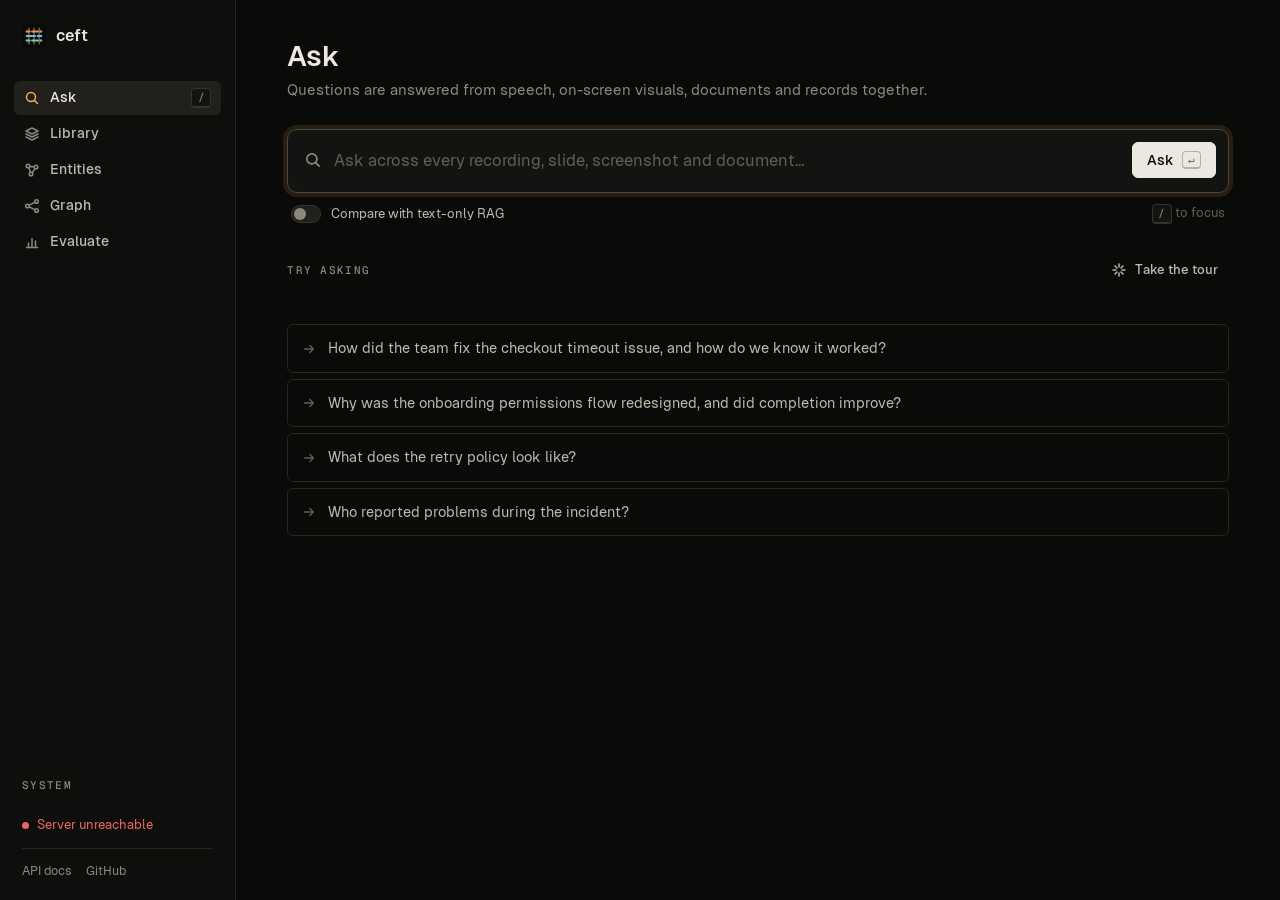
==== static/app.html @ a27cd8a2 "Initial commit" ====
<!doctype html>
<html lang="en">
<head>
  <meta charset="utf-8" />
  <meta name="viewport" content="width=device-width, initial-scale=1" />
  <title>Ceft</title>
  <meta name="description" content="Ceft workspace: ask questions across video, audio, images, PDFs and records, with every answer traced to its source." />
  <meta name="theme-color" content="#0a0a09" />
  <link rel="icon" href="/static/img/ceft-mark.svg" type="image/svg+xml" />
  <link rel="preload" href="/static/fonts/geist-400.woff2" as="font" type="font/woff2" crossorigin />
  <link rel="stylesheet" href="/static/css/ceft.css" />
  <link rel="stylesheet" href="/static/css/app.css" />
</head>
<body class="app">
  <a class="skip" href="#view">Skip to content</a>
  <header class="topbar">
    <button class="btn btn-ghost btn-icon" id="nav-toggle" type="button" aria-label="Menu">
      <svg width="18" height="18" viewBox="0 0 16 16" fill="none" stroke="currentColor" stroke-width="1.5" stroke-linecap="round"><path d="M2.5 4.5h11M2.5 8h11M2.5 11.5h11"/></svg>
    </button>
    <a class="brand" href="/"><img src="/static/img/ceft-mark.svg" alt="" width="22" height="22" />ceft</a>
    <span></span>
  </header>

  <aside class="side" aria-label="Workspace">
    <a class="brand" href="/" title="Ceft home"><img src="/static/img/ceft-mark.svg" alt="" width="24" height="24" />ceft</a>
    <nav class="side-nav">
      <a href="#/ask" data-nav="ask">
        <svg viewBox="0 0 16 16" fill="none" stroke="currentColor" stroke-width="1.5" stroke-linecap="round"><circle cx="7" cy="7" r="4.5"/><path d="m10.5 10.5 3 3"/></svg>
        Ask <kbd>/</kbd>
      </a>
      <a href="#/library" data-nav="library">
        <svg viewBox="0 0 16 16" fill="none" stroke="currentColor" stroke-width="1.5" stroke-linecap="round" stroke-linejoin="round"><path d="m8 2 6 3-6 3-6-3 6-3Z"/><path d="m2 8 6 3 6-3M2 11l6 3 6-3"/></svg>
        Library
      </a>
      <a href="#/entities" data-nav="entities">
        <svg viewBox="0 0 16 16" fill="none" stroke="currentColor" stroke-width="1.5" stroke-linecap="round"><circle cx="4" cy="4" r="1.8"/><circle cx="12" cy="5" r="1.8"/><circle cx="7" cy="12" r="1.8"/><path d="M5.6 4.4 10.3 4.7M5 5.6l1.4 4.8M11 6.6 8.2 10.6"/></svg>
        Entities
      </a>
      <a href="#/graph" data-nav="graph">
        <svg viewBox="0 0 16 16" fill="none" stroke="currentColor" stroke-width="1.5" stroke-linecap="round"><circle cx="3.5" cy="8" r="1.8"/><circle cx="12.5" cy="3.5" r="1.8"/><circle cx="12.5" cy="12.5" r="1.8"/><path d="M5.2 7.2 10.8 4.3M5.2 8.8l5.6 2.9"/></svg>
        Graph
      </a>
      <a href="#/evaluate" data-nav="evaluate">
        <svg viewBox="0 0 16 16" fill="none" stroke="currentColor" stroke-width="1.5" stroke-linecap="round"><path d="M2.5 13.5h11"/><path d="M4.5 13.5V9M8 13.5V4.5M11.5 13.5V7"/></svg>
        Evaluate
      </a>
    </nav>
    <div class="side-foot">
      <p class="section-label">System</p>
      <div id="status" class="status"><p class="faint">Connecting…</p></div>
      <div class="side-links">
        <a href="/docs" target="_blank" rel="noopener">API docs</a>
        <a href="https://github.com/Yug-dev0/CEFT" target="_blank" rel="noopener">GitHub</a>
      </div>
    </div>
  </aside>
  <div class="side-scrim"></div>

  <main id="view" class="view" tabindex="-1"></main>
  <div class="toasts" aria-live="polite"></div>
  <noscript><p style="padding:24px">Ceft needs JavaScript enabled.</p></noscript>
  <script type="module" src="/static/js/app/main.js"></script>
</body>
</html>
---- static/css/ceft.css ----
/* ==========================================================================
   Ceft design system
   Dark, quiet, precise. One neutral palette, five "thread" colours, one per
   modality, used everywhere a piece of evidence appears.
   ========================================================================== */

/* Self-hosted fonts (SIL Open Font License, see static/fonts/LICENSE.txt). */
@font-face { font-family: "Geist"; font-style: normal; font-weight: 400; font-display: swap; src: url("../fonts/geist-400.woff2") format("woff2"); }
@font-face { font-family: "Geist"; font-style: normal; font-weight: 500; font-display: swap; src: url("../fonts/geist-500.woff2") format("woff2"); }
@font-face { font-family: "Geist"; font-style: normal; font-weight: 600; font-display: swap; src: url("../fonts/geist-600.woff2") format("woff2"); }
@font-face { font-family: "Geist"; font-style: normal; font-weight: 700; font-display: swap; src: url("../fonts/geist-700.woff2") format("woff2"); }
@font-face { font-family: "Geist Mono"; font-style: normal; font-weight: 400; font-display: swap; src: url("../fonts/geist-mono-400.woff2") format("woff2"); }
@font-face { font-family: "Geist Mono"; font-style: normal; font-weight: 500; font-display: swap; src: url("../fonts/geist-mono-500.woff2") format("woff2"); }

:root {
  --bg: #0a0a09;
  --bg-raised: #0e0e0d;
  --surface: #131311;
  --surface-2: #191917;
  --surface-3: #21201d;
  --line: #262521;
  --line-2: #34332e;
  --line-3: #4a4842;

  --text: #ece8df;
  --text-2: #bdb8ac;
  --muted: #8c877c;
  --faint: #625e55;

  --primary: #ece8df;
  --primary-ink: #0a0a09;
  --signal: #e9b44c;
  --signal-soft: rgba(233, 180, 76, 0.12);

  --ok: #82c79d;
  --warn: #e9b44c;
  --err: #e7685e;

  /* Thread colours: one per modality. */
  --m-video: #ea925d;
  --m-audio: #82c79d;
  --m-image: #70b7de;
  --m-pdf: #df7b71;
  --m-json: #b49ee0;

  --font: "Geist", ui-sans-serif, system-ui, -apple-system, "Segoe UI", Roboto, sans-serif;
  --mono: "Geist Mono", ui-monospace, "SFMono-Regular", "Cascadia Code", Menlo, Consolas, monospace;

  --r-sm: 4px;
  --r: 6px;
  --r-lg: 10px;

  --shadow: 0 1px 0 rgba(255, 255, 255, 0.03) inset, 0 12px 32px -12px rgba(0, 0, 0, 0.6);
  --ease: cubic-bezier(0.2, 0.7, 0.2, 1);
  color-scheme: dark;
}

*, *::before, *::after { box-sizing: border-box; }
html { -webkit-text-size-adjust: 100%; }
body {
  margin: 0;
  background: var(--bg);
  color: var(--text);
  font: 15px/1.55 var(--font);
  font-feature-settings: "ss01", "cv11";
  -webkit-font-smoothing: antialiased;
  text-rendering: optimizeLegibility;
}
img, video, svg { display: block; max-width: 100%; }
a { color: inherit; text-decoration: none; }
button, input, select, textarea { font: inherit; color: inherit; }
button { cursor: pointer; }
::selection { background: var(--signal); color: var(--primary-ink); }
:focus-visible { outline: 2px solid var(--signal); outline-offset: 2px; border-radius: var(--r-sm); }
.sr-only { position: absolute; width: 1px; height: 1px; overflow: hidden; clip: rect(0 0 0 0); white-space: nowrap; }

h1, h2, h3, h4 { margin: 0; font-weight: 600; letter-spacing: -0.02em; line-height: 1.15; }
p { margin: 0; }
code, kbd, pre, .mono { font-family: var(--mono); font-size: 0.86em; }
.muted { color: var(--muted); }
.faint { color: var(--faint); }
.eyebrow {
  font: 500 11px/1 var(--mono);
  text-transform: uppercase;
  letter-spacing: 0.14em;
  color: var(--muted);
}

/* ---------------------------------------------------------------- buttons */
.btn {
  display: inline-flex; align-items: center; justify-content: center; gap: 8px;
  height: 36px; padding: 0 14px;
  border: 1px solid var(--line-2); border-radius: var(--r);
  background: var(--surface); color: var(--text);
  font-size: 14px; font-weight: 500; white-space: nowrap;
  transition: background 0.15s var(--ease), border-color 0.15s var(--ease), color 0.15s;
}
.btn:hover { background: var(--surface-2); border-color: var(--line-3); }
.btn:disabled { opacity: 0.45; cursor: not-allowed; }
.btn-primary { background: var(--primary); color: var(--primary-ink); border-color: var(--primary); }
.btn-primary:hover { background: #fff; border-color: #fff; }
.btn-ghost { background: transparent; border-color: transparent; color: var(--text-2); }
.btn-ghost:hover { background: var(--surface-2); color: var(--text); border-color: transparent; }
.btn-danger:hover { color: var(--err); border-color: rgba(231, 104, 94, 0.5); }
.btn-lg { height: 44px; padding: 0 20px; font-size: 15px; }
.btn-sm { height: 28px; padding: 0 10px; font-size: 13px; }
.btn-icon { width: 32px; padding: 0; }
.btn svg { width: 16px; height: 16px; flex: none; }

/* ------------------------------------------------------------------ chips */
.chip {
  display: inline-flex; align-items: center; gap: 6px;
  height: 22px; padding: 0 8px;
  border: 1px solid var(--line-2); border-radius: 999px;
  font: 500 12px/1 var(--font); color: var(--text-2);
  background: var(--surface); white-space: nowrap; max-width: 100%;
  overflow: hidden; text-overflow: ellipsis;
}
a.chip:hover, button.chip:hover { border-color: var(--line-3); color: var(--text); }
button.chip { cursor: pointer; }
.chip[aria-pressed="true"] { background: var(--surface-3); color: var(--text); border-color: var(--line-3); }
.chip .dot, .dot { width: 7px; height: 7px; border-radius: 50%; background: var(--muted); flex: none; }
.mod { --c: var(--muted); }
.mod-video { --c: var(--m-video); }
.mod-audio { --c: var(--m-audio); }
.mod-image { --c: var(--m-image); }
.mod-pdf { --c: var(--m-pdf); }
.mod-json { --c: var(--m-json); }
.chip.mod { color: var(--c); border-color: color-mix(in srgb, var(--c) 35%, transparent); background: color-mix(in srgb, var(--c) 8%, transparent); font-family: var(--mono); text-transform: uppercase; letter-spacing: 0.06em; font-size: 10.5px; }
.chip.mod .dot, .mod > .dot { background: var(--c); }
.tag { font: 500 11px/1 var(--mono); color: var(--muted); padding: 4px 6px; border: 1px solid var(--line); border-radius: var(--r-sm); }

/* ----------------------------------------------------------------- inputs */
.input {
  width: 100%; height: 38px; padding: 0 12px;
  background: var(--bg-raised); border: 1px solid var(--line-2); border-radius: var(--r);
  color: var(--text); outline: none; transition: border-color 0.15s;
}
.input::placeholder { color: var(--faint); }
.input:focus { border-color: var(--line-3); box-shadow: 0 0 0 3px var(--signal-soft); }
kbd {
  display: inline-flex; align-items: center; justify-content: center; min-width: 20px; height: 20px; padding: 0 5px;
  font: 500 11px/1 var(--mono); color: var(--muted);
  border: 1px solid var(--line-2); border-bottom-width: 2px; border-radius: var(--r-sm); background: var(--surface);
}

/* ------------------------------------------------------------------ cards */
.card { background: var(--surface); border: 1px solid var(--line); border-radius: var(--r-lg); }
.card-pad { padding: 20px; }
.divider { height: 1px; background: var(--line); border: 0; margin: 0; }

/* ---------------------------------------------------------------- meters */
.meter { display: inline-flex; align-items: center; gap: 8px; font: 500 12px/1 var(--mono); color: var(--text-2); }
.meter-bar { position: relative; width: 48px; height: 4px; border-radius: 2px; background: var(--surface-3); overflow: hidden; }
.meter-bar > i { position: absolute; inset: 0 auto 0 0; background: var(--text-2); border-radius: 2px; }
.meter.hi .meter-bar > i { background: var(--ok); }
.meter.mid .meter-bar > i { background: var(--warn); }
.meter.lo .meter-bar > i { background: var(--err); }

/* -------------------------------------------------------------- skeleton */
.skeleton { background: linear-gradient(90deg, var(--surface-2) 0%, var(--surface-3) 50%, var(--surface-2) 100%); background-size: 200% 100%; animation: shimmer 1.4s infinite linear; border-radius: var(--r-sm); }
@keyframes shimmer { to { background-position: -200% 0; } }

/* ----------------------------------------------------------------- toast */
.toasts { position: fixed; z-index: 100; right: 16px; bottom: 16px; display: grid; gap: 8px; width: min(380px, calc(100vw - 32px)); }
.toast {
  display: flex; gap: 10px; align-items: flex-start; padding: 12px 14px;
  background: var(--surface-2); border: 1px solid var(--line-2); border-radius: var(--r);
  box-shadow: var(--shadow); font-size: 14px; animation: rise 0.2s var(--ease);
}
.toast .dot { margin-top: 7px; }
.toast.ok .dot { background: var(--ok); }
.toast.err .dot { background: var(--err); }
.toast.warn .dot { background: var(--warn); }
@keyframes rise { from { opacity: 0; transform: translateY(6px); } }

/* --------------------------------------------------------------- tables */
.table { width: 100%; border-collapse: collapse; font-size: 14px; }
.table th { text-align: left; font: 500 11px/1 var(--mono); text-transform: uppercase; letter-spacing: 0.1em; color: var(--muted); padding: 12px 16px; border-bottom: 1px solid var(--line); white-space: nowrap; }
.table td { padding: 12px 16px; border-bottom: 1px solid var(--line); vertical-align: middle; }
.table tr:last-child td { border-bottom: 0; }
.table tbody tr { transition: background 0.12s; }
.table tbody tr.row-link { cursor: pointer; }
.table tbody tr.row-link:hover { background: var(--surface-2); }
.num { font-family: var(--mono); font-size: 13px; color: var(--text-2); font-variant-numeric: tabular-nums; }

/* --------------------------------------------------------------- empty */
.empty { display: grid; justify-items: center; gap: 12px; padding: 56px 24px; text-align: center; color: var(--muted); }
.empty h3 { color: var(--text); font-size: 16px; }
.empty p { max-width: 420px; }

@media (prefers-reduced-motion: reduce) {
  *, *::before, *::after { animation-duration: 0.001ms !important; animation-iteration-count: 1 !important; transition-duration: 0.001ms !important; scroll-behavior: auto !important; }
}
---- static/css/app.css ----
/* Workspace */
body.app { min-height: 100vh; display: grid; grid-template-columns: 236px minmax(0, 1fr); }
.skip { position: absolute; left: -9999px; top: 8px; z-index: 200; padding: 8px 12px; background: var(--primary); color: var(--primary-ink); border-radius: var(--r); }
.skip:focus { left: 8px; }

.brand { display: inline-flex; align-items: center; gap: 10px; font-weight: 600; font-size: 16px; letter-spacing: -0.02em; }

/* sidebar */
.side {
  position: sticky; top: 0; height: 100vh; display: flex; flex-direction: column; gap: 28px;
  padding: 20px 14px; border-right: 1px solid var(--line); background: var(--bg-raised);
}
.side .brand { padding: 4px 8px; }
.side-nav { display: grid; gap: 2px; }
.side-nav a {
  display: flex; align-items: center; gap: 10px; height: 34px; padding: 0 10px;
  border-radius: var(--r); color: var(--text-2); font-size: 14px; font-weight: 500;
}
.side-nav a svg { width: 16px; height: 16px; flex: none; color: var(--muted); }
.side-nav a kbd { margin-left: auto; }
.side-nav a:hover { background: var(--surface-2); color: var(--text); }
.side-nav a.active { background: var(--surface-3); color: var(--text); }
.side-nav a.active svg { color: var(--signal); }
.side-foot { margin-top: auto; display: grid; gap: 12px; padding: 0 8px; }
.status-list { list-style: none; margin: 0; padding: 0; display: grid; gap: 7px; font-size: 13px; color: var(--text-2); }
.status-list li { display: grid; grid-template-columns: 8px 1fr auto; align-items: center; gap: 9px; }
.dot.on { background: var(--ok); }
.dot.off { background: var(--faint); }
.status-down { display: flex; align-items: center; gap: 8px; font-size: 13px; color: var(--err); }
.status-down .dot { background: var(--err); }
.status-counts { margin-top: 2px; font-size: 12px; color: var(--muted); }
.side-links { display: flex; gap: 14px; font-size: 12.5px; color: var(--muted); padding-top: 12px; border-top: 1px solid var(--line); }
.side-links a:hover { color: var(--text); }
.topbar, .side-scrim { display: none; }

/* page */
.view { min-width: 0; padding: 40px clamp(20px, 4vw, 56px) 96px; outline: none; }
.view > * { max-width: 1040px; margin-left: auto; margin-right: auto; }
.page-head { display: flex; align-items: flex-end; justify-content: space-between; gap: 24px; margin-bottom: 28px; }
.page-head h1 { font-size: 28px; letter-spacing: -0.03em; }
.page-head p { margin-top: 6px; }
.section-label { font: 500 11px/1 var(--mono); text-transform: uppercase; letter-spacing: 0.12em; color: var(--muted); margin: 0 0 12px; }
.section-row { display: flex; align-items: center; justify-content: space-between; margin: 36px auto 0; }
.back { display: inline-flex; align-items: center; gap: 6px; font-size: 13px; color: var(--muted); margin-bottom: 18px; }
.back:hover { color: var(--text); }
.link { color: var(--text); text-decoration: underline; text-decoration-color: var(--line-3); text-underline-offset: 3px; background: none; border: 0; padding: 0; font: inherit; cursor: pointer; }
.link:hover { text-decoration-color: var(--text); }
.loc { font: 500 12px/1 var(--mono); color: var(--muted); white-space: nowrap; }
.row-inline { display: inline-flex; align-items: center; gap: 10px; flex-wrap: wrap; }
.chips { display: flex; flex-wrap: wrap; gap: 6px; }
.chip-sm { height: 20px; font-size: 11.5px; padding: 0 7px; }
.badge { display: inline-flex; align-items: center; gap: 6px; height: 22px; padding: 0 8px; border-radius: var(--r-sm); font: 500 11.5px/1 var(--font); border: 1px solid var(--line-2); color: var(--text-2); }
.badge.ok { color: var(--ok); border-color: rgba(130, 199, 157, 0.35); background: rgba(130, 199, 157, 0.07); }
.badge.warn { color: var(--warn); border-color: rgba(233, 180, 76, 0.35); background: rgba(233, 180, 76, 0.07); }
.badge.err { color: var(--err); border-color: rgba(231, 104, 94, 0.35); background: rgba(231, 104, 94, 0.07); }
.sk-stack { display: grid; gap: 10px; }
.icon { display: inline-flex; }
.hide-sm {}

/* ask */
.ask-form { display: grid; gap: 10px; }
.ask-field {
  display: flex; align-items: flex-start; gap: 12px; padding: 12px 12px 12px 16px;
  background: var(--surface); border: 1px solid var(--line-2); border-radius: var(--r-lg);
  transition: border-color 0.15s, box-shadow 0.15s;
}
.ask-field:focus-within { border-color: var(--line-3); box-shadow: 0 0 0 4px var(--signal-soft); }
.ask-field > .icon { margin-top: 9px; color: var(--muted); }
.ask-input { flex: 1; min-height: 36px; padding: 7px 0; border: 0; outline: none; resize: none; background: transparent; font-size: 16.5px; line-height: 1.45; }
.ask-input::placeholder { color: var(--faint); }
.ask-field .btn { height: 36px; }
.kbd-inv { background: transparent; border-color: rgba(10, 10, 9, 0.25); color: rgba(10, 10, 9, 0.6); min-width: 18px; height: 18px; }
.ask-options { display: flex; align-items: center; justify-content: space-between; gap: 12px; font-size: 13px; color: var(--text-2); padding: 0 4px; }
.switch { display: inline-flex; align-items: center; gap: 10px; cursor: pointer; user-select: none; }
.switch input { position: absolute; opacity: 0; pointer-events: none; }
.switch-ui { position: relative; width: 30px; height: 18px; border-radius: 999px; background: var(--surface-3); border: 1px solid var(--line-2); transition: background 0.15s; }
.switch-ui::after { content: ""; position: absolute; top: 2px; left: 2px; width: 12px; height: 12px; border-radius: 50%; background: var(--muted); transition: transform 0.15s var(--ease), background 0.15s; }
.switch input:checked + .switch-ui { background: var(--signal-soft); border-color: rgba(233, 180, 76, 0.5); }
.switch input:checked + .switch-ui::after { transform: translateX(12px); background: var(--signal); }
.switch input:focus-visible + .switch-ui { outline: 2px solid var(--signal); outline-offset: 2px; }

.ask-out { margin-top: 32px; display: grid; gap: 28px; }
.examples { display: grid; gap: 6px; }
.example {
  display: flex; align-items: center; gap: 12px; padding: 12px 14px; text-align: left;
  background: transparent; border: 1px solid var(--line); border-radius: var(--r); color: var(--text-2); font-size: 14.5px;
  transition: background 0.15s, border-color 0.15s, color 0.15s;
}
.example .icon { color: var(--faint); }
.example:hover { background: var(--surface); border-color: var(--line-2); color: var(--text); }
.example:hover .icon { color: var(--signal); }
.notice { display: flex; align-items: center; justify-content: space-between; gap: 24px; margin-bottom: 8px; }
.notice h3 { font-size: 15px; margin-bottom: 4px; }
.notice p { font-size: 14px; max-width: 560px; }
.notice-actions { display: flex; gap: 8px; flex: none; }

.answer-card { padding: 22px 24px; }
.answer-meta { display: flex; align-items: center; gap: 12px; flex-wrap: wrap; font-size: 12.5px; margin-bottom: 14px; }
.answer-mods { display: inline-flex; gap: 5px; margin-left: auto; }
.answer-text { font-size: 16px; line-height: 1.7; color: var(--text); }
.cite {
  display: inline-flex; align-items: center; justify-content: center; min-width: 19px; height: 19px; padding: 0 5px; margin: 0 2px;
  vertical-align: 2px; border: 0; border-radius: 4px; cursor: pointer;
  font: 600 11px/1 var(--mono); color: var(--primary-ink); background: var(--c, var(--text-2));
  transition: transform 0.12s var(--ease), filter 0.12s;
}
.cite:hover { transform: translateY(-1px); filter: brightness(1.12); }
.mods { display: inline-flex; gap: 6px; }

.ev-head-row { display: flex; align-items: center; justify-content: space-between; margin-bottom: -16px; }
.ev-grid { display: grid; gap: 8px; }
.ev-card {
  position: relative; display: grid; grid-template-columns: 104px minmax(0, 1fr); gap: 14px; padding: 11px 12px;
  background: var(--surface); border: 1px solid var(--line); border-radius: var(--r-lg); cursor: pointer;
  transition: border-color 0.15s, background 0.15s;
}
.ev-card::before { content: ""; position: absolute; left: -1px; top: 10px; bottom: 10px; width: 2px; border-radius: 2px; background: var(--c); opacity: 0; transition: opacity 0.15s; }
.ev-card.cited::before { opacity: 1; }
.ev-card:hover { border-color: var(--line-3); background: var(--surface-2); }
.ev-card.flash { animation: flash 1.2s var(--ease); }
@keyframes flash { 0%, 40% { border-color: var(--signal); box-shadow: 0 0 0 3px var(--signal-soft); } }
.skeleton-card { cursor: default; }
.skeleton-card .thumb { height: 65px; }
.thumb {
  position: relative; width: 100%; aspect-ratio: 16 / 10; border-radius: var(--r); overflow: hidden;
  background: color-mix(in srgb, var(--c, var(--muted)) 7%, var(--bg-raised)); border: 1px solid var(--line);
  display: grid; place-items: center; align-self: start;
}
.thumb img { width: 100%; height: 100%; object-fit: cover; }
.thumb-badge { position: absolute; right: 4px; bottom: 4px; font: 600 10px/1 var(--mono); color: #fff; background: rgba(0, 0, 0, 0.72); padding: 3px 4px; border-radius: 3px; }
.thumb-textual { place-items: start; padding: 7px 8px; border-color: color-mix(in srgb, var(--c, var(--muted)) 28%, transparent); }
.thumb-text { font: 500 9.5px/1.35 var(--mono); color: color-mix(in srgb, var(--c, var(--muted)) 75%, var(--text-2)); display: -webkit-box; -webkit-line-clamp: 4; -webkit-box-orient: vertical; overflow: hidden; word-break: break-word; }
.thumb-glyph { font: 600 11px/1 var(--mono); letter-spacing: 0.1em; color: var(--c, var(--muted)); opacity: 0.8; }
.thumb-empty { border-style: dashed; background: transparent; }
.ev-body { display: grid; gap: 5px; align-content: start; min-width: 0; }
.ev-head { display: flex; align-items: center; gap: 10px; min-width: 0; }
.ev-n { font: 600 11px/1 var(--mono); color: var(--muted); width: 18px; height: 18px; display: inline-grid; place-items: center; border: 1px solid var(--line-2); border-radius: 4px; flex: none; }
.ev-card.cited .ev-n { background: var(--c); border-color: var(--c); color: var(--primary-ink); }
.ev-source { font-weight: 500; font-size: 14px; overflow: hidden; text-overflow: ellipsis; white-space: nowrap; min-width: 0; }
.ev-head .loc { margin-left: auto; }
.ev-text { font-size: 13.5px; color: var(--text-2); display: -webkit-box; -webkit-line-clamp: 2; -webkit-box-orient: vertical; overflow: hidden; }
.ev-visual { font-size: 13.5px; color: var(--muted); display: -webkit-box; -webkit-line-clamp: 2; -webkit-box-orient: vertical; overflow: hidden; }
.ev-foot { display: flex; align-items: center; gap: 12px; flex-wrap: wrap; margin-top: 2px; }
.ev-foot .num { font-size: 12px; color: var(--muted); }

.cmp-grid { display: grid; grid-template-columns: 1fr 1fr; gap: 12px; }
.cmp-col { display: grid; gap: 12px; align-content: start; padding: 14px; border: 1px solid var(--line); border-radius: var(--r-lg); background: var(--bg-raised); }
.cmp-col.accent { border-color: color-mix(in srgb, var(--signal) 30%, var(--line)); }
.cmp-head h3 { font-size: 15px; }
.cmp-head p { font-size: 13px; margin-top: 2px; }
.cmp-col .ev-card { grid-template-columns: 1fr; }
.cmp-col .thumb { max-height: 160px; }
.cmp-note { font-size: 12.5px; color: var(--muted); }

/* library */
.stats { display: grid; grid-template-columns: repeat(4, 1fr); gap: 1px; background: var(--line); border: 1px solid var(--line); border-radius: var(--r-lg); overflow: hidden; margin-bottom: 20px; }
.stat { background: var(--surface); padding: 16px 18px; display: grid; gap: 6px; }
.stat-v { font-size: 22px; color: var(--text); letter-spacing: -0.02em; }
.stat-l { font-size: 12.5px; color: var(--muted); }
.dropzone {
  display: grid; justify-items: center; gap: 8px; padding: 32px 20px; text-align: center; cursor: pointer;
  border: 1px dashed var(--line-3); border-radius: var(--r-lg); background: var(--bg-raised);
  transition: border-color 0.15s, background 0.15s;
}
.dropzone:hover, .dropzone.over { border-color: var(--signal); background: color-mix(in srgb, var(--signal) 4%, var(--bg-raised)); }
.drop-icon { width: 40px; height: 40px; display: grid; place-items: center; border-radius: 50%; border: 1px solid var(--line-2); color: var(--text-2); }
.drop-title { font-weight: 500; }
.drop-title u { text-decoration-color: var(--line-3); text-underline-offset: 3px; }
.drop-sub { font: 500 12px/1.4 var(--mono); }
.uploads { display: grid; gap: 6px; margin-top: 10px; }
.uploads:empty { display: none; }
.upload-row {
  display: grid; grid-template-columns: auto minmax(0, 1.2fr) minmax(0, 1fr) 120px 56px; align-items: center; gap: 14px;
  padding: 10px 14px; background: var(--surface); border: 1px solid var(--line); border-radius: var(--r); font-size: 13.5px;
}
.up-name { font-weight: 500; overflow: hidden; text-overflow: ellipsis; white-space: nowrap; }
.up-stage { overflow: hidden; text-overflow: ellipsis; white-space: nowrap; font-size: 13px; }
.up-bar { position: relative; height: 4px; border-radius: 2px; background: var(--surface-3); overflow: hidden; }
.up-bar i { position: absolute; inset: 0 auto 0 0; background: var(--text-2); transition: width 0.4s var(--ease); }
.upload-row.done .up-bar i { background: var(--ok); }
.upload-row.error { border-color: rgba(231, 104, 94, 0.35); }
.upload-row.error .up-stage { color: var(--err); white-space: normal; }
.upload-row.error .up-bar i { background: var(--err); }
.up-pct { text-align: right; font-size: 12px; }
.table-card { overflow: hidden; }
.table-scroll { overflow-x: auto; }
.cell-name { max-width: 420px; }
.cell-name .name { font-weight: 500; overflow: hidden; text-overflow: ellipsis; white-space: nowrap; display: inline-block; max-width: 100%; vertical-align: middle; margin-right: 8px; }
.cell-actions { text-align: right; width: 1%; white-space: nowrap; }
.btn-danger.armed { width: auto; padding: 0 10px; color: var(--err); border-color: rgba(231, 104, 94, 0.5); background: rgba(231, 104, 94, 0.08); }

/* source */
.source-head { align-items: flex-start; }
.source-title { font-size: 26px; margin-top: 12px; word-break: break-word; }
.meta-line { font-size: 13.5px; }
.head-actions { display: flex; align-items: center; gap: 10px; flex-wrap: wrap; font-size: 12.5px; }
.warn-box { display: flex; gap: 12px; margin-bottom: 20px; color: var(--warn); border-color: rgba(233, 180, 76, 0.3); padding: 14px 16px; }
.warn-box ul { margin: 0; padding-left: 18px; color: var(--text-2); font-size: 13.5px; display: grid; gap: 4px; }
.source-media { margin-bottom: 16px; }
.player { width: 100%; border-radius: var(--r-lg); background: #000; border: 1px solid var(--line); }
audio.player { background: var(--surface); height: 48px; }
video.player { max-height: 520px; }
.timeline { margin-bottom: 8px; }
.tl-track { position: relative; height: 34px; border-radius: var(--r); background: var(--bg-raised); border: 1px solid var(--line); overflow: hidden; }
.tl-seg { position: absolute; top: 6px; bottom: 6px; border: 0; border-radius: 3px; background: color-mix(in srgb, var(--c) 55%, transparent); padding: 0; cursor: pointer; transition: background 0.12s; }
.tl-seg.has-visual { background: var(--c); }
.tl-seg + .tl-seg { box-shadow: -1px 0 0 var(--bg-raised); }
.tl-seg:hover { filter: brightness(1.2); }
.tl-cursor { position: absolute; top: 0; bottom: 0; left: 0; width: 1px; background: var(--text); pointer-events: none; }
.tl-time { display: flex; justify-content: space-between; margin-top: 6px; font: 500 11px/1 var(--mono); color: var(--faint); }
.seg-list { list-style: none; margin: 0; padding: 0; overflow: hidden; }
.view > .seg-list { margin-left: auto; margin-right: auto; }
.seg-row {
  display: grid; grid-template-columns: 112px 96px minmax(0, 1fr) auto; gap: 16px; align-items: start;
  padding: 14px 16px; border-bottom: 1px solid var(--line); cursor: pointer; transition: background 0.12s;
}
.seg-row:last-child { border-bottom: 0; }
.seg-row:hover { background: var(--surface-2); }
.seg-row .loc { padding-top: 3px; }
.seg-row .thumb { width: 96px; }
.seg-body { display: grid; gap: 6px; min-width: 0; }
.seg-conf { padding-top: 2px; }
.seg-speakers { font-size: 12.5px; }
.prov { margin-top: 20px; padding: 0; }
.prov summary { cursor: pointer; padding: 14px 18px; font-size: 13.5px; color: var(--text-2); list-style: none; }
.prov summary::-webkit-details-marker { display: none; }
.prov summary::before { content: "+"; display: inline-block; width: 16px; font-family: var(--mono); color: var(--muted); }
.prov[open] summary::before { content: "−"; }
.prov .kv { padding: 0 18px 18px; }

/* entities */
.toolbar { display: flex; align-items: center; gap: 16px; flex-wrap: wrap; margin-bottom: 16px; }
.search-box { position: relative; flex: 0 1 320px; }
.search-box .icon { position: absolute; left: 12px; top: 11px; color: var(--muted); }
.search-box .input { padding-left: 36px; }
.filter-row { flex: 1; }
.entity-group { margin-top: 24px; }
.group-head { display: flex; align-items: center; gap: 10px; margin-bottom: 10px; font-size: 14px; font-weight: 500; }
.entity-group .seg-row, .timeline-list .seg-row { grid-template-columns: 112px minmax(0, 1fr) auto; }

/* key/value */
.kv { display: grid; grid-template-columns: 110px minmax(0, 1fr); gap: 10px 16px; margin: 0; font-size: 13.5px; }
.kv dt { color: var(--muted); }
.kv dd { margin: 0; min-width: 0; color: var(--text-2); }
.kv code.id { font-size: 12px; word-break: break-all; color: var(--text-2); }

/* drawer */
.drawer { position: fixed; inset: 0; z-index: 50; }
.drawer-scrim { position: absolute; inset: 0; background: rgba(0, 0, 0, 0.55); opacity: 0; transition: opacity 0.18s; }
.drawer-panel {
  position: absolute; top: 0; right: 0; bottom: 0; width: min(680px, 100%); display: flex; flex-direction: column;
  background: var(--bg-raised); border-left: 1px solid var(--line-2); box-shadow: -24px 0 60px -20px rgba(0, 0, 0, 0.7);
  transform: translateX(24px); opacity: 0; transition: transform 0.2s var(--ease), opacity 0.2s var(--ease);
}
.drawer.open .drawer-scrim { opacity: 1; }
.drawer.open .drawer-panel { transform: none; opacity: 1; }
.drawer-head { display: flex; align-items: center; justify-content: space-between; gap: 12px; padding: 14px 16px 14px 20px; border-bottom: 1px solid var(--line); }
.drawer-title { display: flex; align-items: center; gap: 10px; min-width: 0; }
.drawer-source { font-weight: 500; overflow: hidden; text-overflow: ellipsis; white-space: nowrap; min-width: 0; }
.drawer-source:hover { text-decoration: underline; text-underline-offset: 3px; }
.drawer-body { flex: 1; overflow-y: auto; padding: 20px; display: grid; gap: 22px; align-content: start; }
.drawer-section { display: grid; gap: 4px; }
.prose { font-size: 14.5px; color: var(--text-2); white-space: pre-wrap; }
.mono-prose { font-family: var(--mono); font-size: 12.5px; }
.seg-nav { display: flex; justify-content: space-between; gap: 8px; }
.speech { list-style: none; margin: 0; padding: 0; display: grid; gap: 10px; }
.speech li { display: grid; grid-template-columns: 56px minmax(0, 1fr); gap: 12px; }
.speech .ts { height: 22px; padding: 0 6px; border: 1px solid var(--line-2); border-radius: var(--r-sm); background: var(--surface); color: var(--text-2); font: 500 11.5px/1 var(--mono); }
.speech .ts:hover:not(:disabled) { border-color: var(--signal); color: var(--signal); }
.speech .ts:disabled { cursor: default; }
.speech p { font-size: 14.5px; color: var(--text-2); }
.speaker { display: inline-block; font: 500 11px/1 var(--mono); color: var(--signal); text-transform: uppercase; letter-spacing: 0.08em; margin-bottom: 4px; }
.rel-list { list-style: none; margin: 0; padding: 0; display: grid; gap: 8px; font-size: 13.5px; }
.rel-list li { display: flex; align-items: center; gap: 10px; }
.figure-wrap { display: grid; gap: 10px; }
.figure { position: relative; border-radius: var(--r-lg); overflow: hidden; border: 1px solid var(--line); background: #000; }
.figure img { width: 100%; height: auto; }
.figure .regions { position: absolute; inset: 0; width: 100%; height: 100%; pointer-events: none; }
.regions rect { fill: none; stroke-width: 1.5; }
.regions rect.ocr { stroke: rgba(236, 232, 223, 0.35); }
.regions rect.region { stroke: rgba(112, 183, 222, 0.75); stroke-dasharray: 4 3; }
.regions rect.match { stroke: var(--signal); stroke-width: 2.5; fill: rgba(233, 180, 76, 0.12); }
.figure-legend { display: flex; align-items: center; gap: 14px; flex-wrap: wrap; font-size: 12.5px; color: var(--muted); }
.legend-item { display: inline-flex; align-items: center; gap: 6px; }
.swatch { width: 12px; height: 8px; border-radius: 2px; border: 1.5px solid; }
.swatch.ocr { border-color: rgba(236, 232, 223, 0.45); }
.swatch.region { border-color: rgba(112, 183, 222, 0.8); border-style: dashed; }
.swatch.match { border-color: var(--signal); background: rgba(233, 180, 76, 0.2); }
.figure-missing { padding: 28px; border: 1px dashed var(--line-2); border-radius: var(--r-lg); text-align: center; color: var(--muted); font-size: 13.5px; }

/* ---- Evaluate ---- */
.eval { display: grid; gap: 28px; }
.eval > section { display: grid; gap: 0; }
.select { width: auto; height: 36px; padding: 0 30px 0 12px; appearance: none; cursor: pointer;
  background-image: linear-gradient(45deg, transparent 50%, var(--muted) 50%), linear-gradient(135deg, var(--muted) 50%, transparent 50%);
  background-position: calc(100% - 15px) 50%, calc(100% - 10px) 50%; background-size: 5px 5px; background-repeat: no-repeat; }
.eval-meta { display: flex; flex-wrap: wrap; align-items: center; gap: 8px 20px; font-size: 13px; color: var(--muted); }
.eval-meta b { color: var(--text); font-weight: 500; font-variant-numeric: tabular-nums; }
.eval-meta code { font: 500 12px/1 var(--mono); color: var(--text-2); }
.badge-warn { color: var(--warn); border-color: color-mix(in srgb, var(--warn) 40%, transparent); background: var(--signal-soft); }
.eval-stats { margin-bottom: 0; }
.eval-stats .stat { gap: 4px; }
.eval-delta { font: 500 12px/1.3 var(--mono); color: var(--muted); }
.eval-delta.up { color: var(--ok); }
.eval-delta.down { color: var(--err); }
.stat-hint { font-size: 12px; }
.eval-table td, .eval-table th { padding: 11px 12px; }
.eval-table td:first-child, .eval-table th:first-child { padding-left: 18px; }
.eval-table td:last-child, .eval-table th:last-child { padding-right: 18px; }
.eval-table td.num, .eval-table th.num { text-align: right; white-space: nowrap; }
.eval-table .cell-name { white-space: nowrap; }
.eval-sub { display: block; font-size: 12px; margin-top: 3px; }
.eval-table tr.is-ceft td, .eval-table tr.is-weft td { background: var(--signal-soft); }
.eval-table tr.is-ceft .name, .eval-table tr.is-weft .name { color: var(--text); font-weight: 600; }
.eval-table td.is-best { color: var(--text); font-weight: 600; }
.eval-table th.is-ceft, .eval-table th.is-weft { color: var(--signal); }
.eval-table td.is-ceft, .eval-table td.is-weft { background: var(--signal-soft); }
.bar-cell { display: inline-flex; align-items: center; justify-content: flex-end; gap: 8px; font-variant-numeric: tabular-nums; }
.bar { width: 32px; height: 4px; border-radius: 2px; background: var(--surface-3); overflow: hidden; flex: none; }
.bar i { display: block; height: 100%; background: var(--line-3); border-radius: 2px; }
tr.is-ceft .bar i, tr.is-weft .bar i { background: var(--signal); }
.eval-q-head { margin: 0 0 12px; }
.eval-q-head .section-label { margin: 0; }
.eval-qs { list-style: none; margin: 0; padding: 0; display: grid; gap: 10px; }
.eval-q { padding: 16px 18px; display: grid; gap: 10px; }
.eval-q-top { display: flex; align-items: center; gap: 10px; }
.eval-q-text { font-size: 15px; color: var(--text); }
.eval-cols { display: grid; grid-template-columns: 1fr 1fr; gap: 10px; }
.eval-col { border: 1px solid var(--line); border-radius: var(--r); padding: 10px 12px; display: grid; gap: 8px; align-content: start; background: var(--bg-raised); }
.eval-col-head { display: flex; justify-content: space-between; font: 500 11px/1 var(--mono); text-transform: uppercase; letter-spacing: 0.08em; color: var(--muted); }
.eval-col-head .ok { color: var(--ok); }
.eval-ev { list-style: none; margin: 0; padding: 0; display: grid; gap: 6px; font-size: 13px; }
.eval-ev li { display: flex; align-items: center; gap: 8px; min-width: 0; }
.eval-ev li.miss { color: var(--faint); }
.eval-ev li.hit { color: var(--text-2); }
.eval-mark { width: 14px; height: 14px; flex: none; border-radius: 50%; border: 1.5px solid var(--line-3); position: relative; }
.eval-ev li.hit .eval-mark { border-color: var(--ok); background: color-mix(in srgb, var(--ok) 18%, transparent); }
.eval-ev li.hit .eval-mark::after { content: ""; position: absolute; left: 3.5px; top: 1px; width: 3px; height: 6px; border: solid var(--ok); border-width: 0 1.5px 1.5px 0; transform: rotate(45deg); }
.eval-ref { font-family: var(--mono); font-size: 12px; overflow: hidden; text-overflow: ellipsis; white-space: nowrap; min-width: 0; }
.eval-via { margin-left: auto; flex: none; color: var(--signal); border-color: color-mix(in srgb, var(--signal) 35%, transparent); }

/* ---- Graph ---- */
.drawer-actions { display: flex; align-items: center; gap: 4px; flex: none; }
.graph-layout { display: grid; grid-template-columns: minmax(0, 1fr) 280px; gap: 12px; align-items: start; }
.graph-card { overflow: hidden; background: var(--bg-raised); }
.graph-stage { min-height: 420px; }
.graph-svg { display: block; width: 100%; height: auto; max-height: 72vh; touch-action: none; cursor: grab; user-select: none; }
.graph-svg:active { cursor: grabbing; }
.g-edge { stroke: var(--line-3); stroke-width: 1.4; transition: stroke 0.12s, opacity 0.12s; }
.g-edge.rel-depicts, .g-edge.rel-corroborates { stroke: var(--text-2); stroke-width: 1.6; }
.g-edge.rel-mentions { stroke: var(--line-2); stroke-width: 1; }
.g-edge.dashed { stroke-dasharray: 4 4; }
.g-node { cursor: pointer; outline: none; }
.g-node circle { fill: var(--c, var(--muted)); stroke: var(--bg-raised); stroke-width: 2; }
.g-node.entity rect { fill: var(--surface-3); stroke: var(--line-3); stroke-width: 1.2; }
.g-node.center circle, .g-node.center rect { stroke: var(--signal); stroke-width: 2.5; }
.g-label { font: 500 calc(12px / var(--zs, 1))/1 var(--font); fill: var(--muted); pointer-events: none; paint-order: stroke; stroke: var(--bg-raised); stroke-width: calc(3px / var(--zs, 1)); }
.g-node.segment .g-label { opacity: 0; }
.g-node.segment.big .g-label { opacity: 0.9; }
.graph-svg.labels-on .g-node.segment .g-label { opacity: 1; }
.g-node.entity .g-label { fill: var(--text); font-weight: 600; font-size: calc(13px / var(--zs, 1)); pointer-events: auto; }
.g-node.center .g-label, .g-node:focus-visible .g-label { opacity: 1; fill: var(--text); }
.g-node:focus-visible circle, .g-node:focus-visible rect { stroke: var(--signal); stroke-width: 2.5; }
.graph-svg.focused .g-node { opacity: 0.22; }
.graph-svg.focused .g-node.lit { opacity: 1; }
.graph-svg.focused .g-node.lit .g-label { opacity: 1; fill: var(--text); }
.graph-svg.focused .g-edge { opacity: 0.08; }
.graph-svg.focused .g-edge.lit { opacity: 1; stroke: var(--signal); }
.graph-side { display: grid; gap: 12px; }
.graph-legend { display: grid; gap: 10px; }
.graph-legend .section-label { margin: 4px 0 0; }
.legend-list { list-style: none; margin: 0; padding: 0; display: grid; gap: 7px; font-size: 13px; color: var(--text-2); }
.legend-list li { display: flex; align-items: center; gap: 9px; }
.legend-list li .num { margin-left: auto; font-size: 12px; }
.legend-entity { width: 9px; height: 9px; border-radius: 2px; background: var(--surface-3); border: 1px solid var(--line-3); flex: none; }
.legend-toggle { display: inline-flex; align-items: center; gap: 9px; cursor: pointer; }
.legend-toggle input { margin: 0; accent-color: var(--signal); }
.legend-line { width: 18px; height: 0; border-top: 1.5px solid var(--line-3); flex: none; }
.legend-line.rel-depicts, .legend-line.rel-corroborates { border-top-color: var(--text-2); }
.legend-line.rel-mentions { border-top-color: var(--line-2); }
.legend-line.dashed { border-top-style: dashed; }
.graph-hint { font-size: 12px; margin-top: 4px; }
.graph-detail { display: grid; gap: 10px; }
.graph-detail .section-label { margin: 0; }
.graph-detail-title { font-size: 15px; line-height: 1.35; word-break: break-word; }
.graph-actions { gap: 8px; }
.graph-neighbours { list-style: none; margin: 0; padding: 0; display: grid; gap: 6px; font-size: 13px; }
.graph-neighbours li { display: flex; align-items: center; justify-content: space-between; gap: 8px; min-width: 0; }
.graph-neighbours .link { overflow: hidden; text-overflow: ellipsis; white-space: nowrap; min-width: 0; text-align: left; }
.graph-neighbours .tag { flex: none; }
.graph-links { margin-top: 20px; }
.graph-table summary { cursor: pointer; list-style: none; margin-bottom: 12px; }
.graph-table summary::-webkit-details-marker { display: none; }
.graph-table summary::before { content: "+ "; }
.graph-table[open] summary::before { content: "− "; }
.graph-table .table td { font-size: 13px; }
@media (max-width: 1000px) {
  .graph-layout { grid-template-columns: 1fr; }
}

/* ---- Streaming answer ---- */
.cmp-host:empty { display: none; }
.spinner { width: 11px; height: 11px; border-radius: 50%; border: 1.5px solid var(--line-3); border-top-color: var(--signal); animation: spin 0.8s linear infinite; flex: none; }
@keyframes spin { to { transform: rotate(360deg); } }
.answer-text.streaming::after { content: ""; display: inline-block; width: 7px; height: 1.05em; margin-left: 2px; vertical-align: -0.15em; background: var(--signal); animation: caret 1s steps(1) infinite; }
@keyframes caret { 50% { opacity: 0; } }

/* ---- Tour ---- */
.tour { position: fixed; z-index: 60; right: 20px; bottom: 20px; width: min(360px, calc(100vw - 32px)); padding: 16px 18px 14px; display: grid; gap: 10px; box-shadow: var(--shadow); border-color: var(--line-2); }
.tour-head { display: flex; align-items: center; justify-content: space-between; margin: -4px -6px -4px 0; }
.tour-head .section-label { margin: 0; color: var(--signal); }
.tour-title { font-size: 16px; }
.tour-body { font-size: 13.5px; color: var(--text-2); line-height: 1.55; }
.tour-actions { display: flex; align-items: center; justify-content: space-between; gap: 8px; margin-top: 2px; }
.tour-nav { display: inline-flex; gap: 6px; }
.tour-dots { display: flex; gap: 5px; }
.tour-dots i { width: 14px; height: 3px; border-radius: 2px; background: var(--surface-3); }
.tour-dots i.on { background: var(--signal); }
.intro-row { margin: 0 0 12px; }
.intro-row .section-label { margin: 0; }
body:has(.drawer.open) .tour { right: auto; left: 20px; }
@media (max-width: 640px) { .tour { right: 16px; bottom: 16px; } body:has(.drawer.open) .tour { display: none; } }

/* ---- API key dialog ---- */
.key-dialog { padding: 0; width: min(420px, calc(100vw - 32px)); color: var(--text); border-color: var(--line-2); box-shadow: var(--shadow); }
.key-dialog::backdrop { background: rgba(0, 0, 0, 0.55); }
.key-form { display: grid; gap: 12px; padding: 20px; }
.key-form p { font-size: 13.5px; }
.key-actions { display: flex; justify-content: flex-end; gap: 8px; }

/* ---- Answer card ---- */
.answer-top { display: flex; flex-wrap: wrap; align-items: flex-start; justify-content: space-between; gap: 6px 12px; margin-bottom: 14px; }
.answer-top .answer-meta { margin-bottom: 0; flex: 1 1 320px; }
.answer-actions { display: flex; gap: 2px; margin: -4px -8px 0 0; flex: none; }
.subqs .part { display: inline-flex; align-items: center; gap: 6px; color: var(--text-2); }
.subqs .part.ok .icon { color: var(--ok); }
.subqs .part + .part::before { content: "·"; color: var(--faint); margin-right: 6px; }
.part-miss { width: 9px; height: 9px; border-radius: 50%; border: 1.5px solid var(--faint); display: inline-block; }
.answer-sources { display: flex; flex-wrap: wrap; gap: 6px; margin-top: 16px; padding-top: 14px; border-top: 1px solid var(--line); }
.src-chip { display: inline-flex; align-items: center; gap: 7px; max-width: 100%; height: 26px; padding: 0 9px 0 4px; border: 1px solid var(--line-2); border-radius: var(--r); background: var(--bg-raised); color: var(--text-2); font: 500 12.5px/1 var(--font); cursor: pointer; transition: border-color 0.15s, color 0.15s; }
.src-chip:hover { border-color: var(--line-3); color: var(--text); }
.src-chip .src-n { width: 17px; height: 17px; border-radius: 4px; display: inline-grid; place-items: center; background: var(--c); color: var(--primary-ink); font: 700 10.5px/1 var(--mono); flex: none; }
.src-chip .src-name { overflow: hidden; text-overflow: ellipsis; white-space: nowrap; min-width: 0; }
.src-chip .loc { font-size: 11px; }

/* ---- Graph canvas: toolbar, search, zoom ---- */
.graph-canvas { position: relative; }
.graph-canvas .graph-svg { max-height: none; }
.graph-svg g.easing { transition: transform 0.35s var(--ease); }
.g-toolbar { position: absolute; z-index: 3; top: 12px; left: 12px; right: 12px; display: flex; flex-wrap: wrap; align-items: center; gap: 8px; pointer-events: none; }
.g-toolbar > * { pointer-events: auto; }
.g-search { position: relative; display: flex; align-items: center; gap: 8px; width: min(300px, 100%); height: 32px; padding: 0 10px; border: 1px solid var(--line-2); border-radius: var(--r); background: color-mix(in srgb, var(--bg) 85%, transparent); color: var(--muted); backdrop-filter: blur(6px); }
.g-search:focus-within { border-color: var(--line-3); box-shadow: 0 0 0 3px var(--signal-soft); }
.g-search-input { flex: 1; min-width: 0; height: 100%; border: 0; outline: none; background: transparent; color: var(--text); font: 400 13px/1 var(--font); }
.g-results { position: absolute; top: 36px; left: 0; right: 0; margin: 0; padding: 4px; list-style: none; background: var(--surface); border: 1px solid var(--line-2); border-radius: var(--r); box-shadow: var(--shadow); max-height: 260px; overflow: auto; }
.g-results[hidden] { display: none; }
.g-result { display: flex; align-items: center; gap: 8px; width: 100%; padding: 7px 8px; border: 0; border-radius: var(--r-sm); background: transparent; color: var(--text-2); font: 400 13px/1.3 var(--font); text-align: left; cursor: pointer; }
.g-result:hover, .g-result:focus-visible { background: var(--surface-2); color: var(--text); }
.g-result .dot { background: var(--c, var(--muted)); }
.g-result span { overflow: hidden; text-overflow: ellipsis; white-space: nowrap; }
.g-none { padding: 7px 8px; font-size: 13px; }
.g-kinds { display: flex; flex-wrap: wrap; gap: 5px; }
.g-kind { background: color-mix(in srgb, var(--bg) 85%, transparent); backdrop-filter: blur(6px); }
.g-kind.mod { color: var(--c); border-color: color-mix(in srgb, var(--c) 35%, transparent); font: 500 10.5px/1 var(--mono); text-transform: uppercase; letter-spacing: 0.06em; }
.g-kind.mod .dot { background: var(--c); }
.g-kind[aria-pressed="false"] { opacity: 0.4; background: transparent; }
.g-zoom { position: absolute; z-index: 3; right: 12px; bottom: 12px; display: grid; border: 1px solid var(--line-2); border-radius: var(--r); overflow: hidden; background: var(--surface); }
.g-zoom button { width: 32px; height: 30px; border: 0; border-bottom: 1px solid var(--line-2); background: transparent; color: var(--text-2); font: 500 15px/1 var(--font); cursor: pointer; }
.g-zoom button:last-child { border-bottom: 0; }
.g-zoom button:hover { background: var(--surface-2); color: var(--text); }
.g-zoom .g-fit { font: 600 10px/1 var(--mono); text-transform: uppercase; letter-spacing: 0.06em; }
.g-meta { position: absolute; z-index: 2; left: 14px; bottom: 12px; margin: 0; font: 500 11px/1 var(--mono); color: var(--faint); pointer-events: none; }

/* responsive */
@media (max-width: 900px) {
  body.app { grid-template-columns: 1fr; }
  .topbar { display: grid; grid-template-columns: 40px 1fr 40px; align-items: center; justify-items: center; position: sticky; top: 0; z-index: 30; height: 52px; padding: 0 8px; border-bottom: 1px solid var(--line); background: color-mix(in srgb, var(--bg) 88%, transparent); backdrop-filter: blur(10px); }
  .side { position: fixed; z-index: 40; left: 0; top: 0; width: 260px; transform: translateX(-100%); transition: transform 0.2s var(--ease); }
  .nav-open .side { transform: none; }
  .nav-open .side-scrim { display: block; position: fixed; inset: 0; z-index: 35; background: rgba(0, 0, 0, 0.5); }
  .view { padding: 28px 16px 80px; }
  .cmp-grid { grid-template-columns: 1fr; }
  .stats { grid-template-columns: repeat(2, 1fr); }
  .notice { flex-direction: column; align-items: flex-start; }
}
@media (max-width: 640px) {
  .ev-card { grid-template-columns: 80px minmax(0, 1fr); gap: 12px; }
  .ev-head { flex-wrap: wrap; }
  .ev-head .loc { margin-left: 0; }
  .seg-row { grid-template-columns: 1fr; gap: 8px; }
  .seg-row .thumb { display: none; }
  .entity-group .seg-row, .timeline-list .seg-row { grid-template-columns: 1fr; }
  .upload-row { grid-template-columns: auto minmax(0, 1fr) 56px; }
  .upload-row .up-stage, .upload-row .up-bar { grid-column: 1 / -1; }
  .page-head { flex-direction: column; align-items: flex-start; }
  .hide-sm { display: none; }
  .ask-field { padding: 10px; gap: 8px; }
  .ask-field > .icon { display: none; }
  .kv { grid-template-columns: 1fr; gap: 2px; }
  .kv dd { margin-bottom: 8px; }
}
.fallback-note { font-size: 12.5px; }

/* linked evidence */
.link-list { display: grid; gap: 8px; }
.link-card {
  display: grid; grid-template-columns: 84px minmax(0, 1fr) auto; gap: 12px; align-items: start; padding: 10px;
  border: 1px solid var(--line); border-radius: var(--r); background: var(--surface); cursor: pointer;
  transition: border-color 0.15s, background 0.15s;
}
.link-card:hover { border-color: var(--line-3); background: var(--surface-2); }
.link-body { display: grid; gap: 5px; min-width: 0; }
.link-phrase { font: 500 11px/1 var(--mono); text-transform: uppercase; letter-spacing: 0.08em; color: var(--signal); }
.link-why { font-size: 12px; color: var(--muted); }
.link-conf { font-size: 12px; color: var(--muted); padding-top: 2px; }

/* tabs + entity timeline */
.tabs { display: flex; gap: 4px; border-bottom: 1px solid var(--line); margin-bottom: 20px; }
.tab { padding: 10px 12px; margin-bottom: -1px; border: 0; border-bottom: 2px solid transparent; background: none; color: var(--muted); font-size: 14px; font-weight: 500; }
.tab:hover { color: var(--text); }
.tab[aria-selected="true"] { color: var(--text); border-bottom-color: var(--signal); }
.alias-line { margin-top: 6px; font-size: 13px; }
.timeline-list { list-style: none; margin: 0; padding: 0 0 0 18px; border-left: 1px solid var(--line-2); display: grid; gap: 22px; }
.tl-day { position: relative; display: grid; gap: 10px; }
.tl-date { display: flex; align-items: center; gap: 10px; font: 500 12px/1 var(--mono); color: var(--text-2); }
.tl-dot { position: absolute; left: -23px; top: 2px; width: 9px; height: 9px; border-radius: 50%; background: var(--bg); border: 2px solid var(--signal); }
.mention-src { font-size: 13px; }
@media (max-width: 640px) {
  .link-card { grid-template-columns: 64px minmax(0, 1fr); }
  .link-conf { display: none; }
}

/* retrieval explanations */
.ev-why { font-size: 12px; color: var(--muted); display: flex; align-items: center; gap: 10px; min-width: 0; }
.ev-why-text { display: inline-flex; align-items: center; gap: 6px; min-width: 0; overflow: hidden; text-overflow: ellipsis; white-space: nowrap; }
.ev-why b { color: var(--text-2); font-weight: 500; }
.ev-conf { display: inline-flex; align-items: center; gap: 6px; margin-left: auto; flex: none; font: 500 11.5px/1 var(--mono); color: var(--text-2); }
.ev-conf i { position: relative; width: 34px; height: 3px; border-radius: 2px; background: var(--surface-3); overflow: hidden; }
.ev-conf i::after { content: ""; position: absolute; inset: 0 auto 0 0; width: var(--w); background: var(--ok); border-radius: 2px; }
.ev-why.via { color: var(--signal); }
.ev-card.linked { border-style: dashed; }
.loc-exact { color: var(--signal); }
.speaker-inline { font: 500 11px/1 var(--mono); color: var(--signal); text-transform: uppercase; letter-spacing: 0.06em; }
.chip-speaker { color: var(--signal); border-color: rgba(233, 180, 76, 0.35); }
.subqs { display: flex; flex-wrap: wrap; align-items: center; gap: 6px; margin-top: 14px; font-size: 12.5px; }
.strategy::before { content: "·"; margin-right: 12px; }

@media (max-width: 720px) {
  .eval-cols { grid-template-columns: 1fr; }
  .eval-stats { grid-template-columns: 1fr 1fr; }
  .bar { display: none; }
}

@media (max-width: 640px) {
  .g-toolbar { position: static; padding: 12px 12px 0; }
  .g-search { width: 100%; }
  .g-node.segment.big .g-label { opacity: 0; }
  .graph-svg.focused .g-node.segment.lit .g-label { opacity: 1; }
  .answer-actions { margin: 0 0 0 -8px; }
}
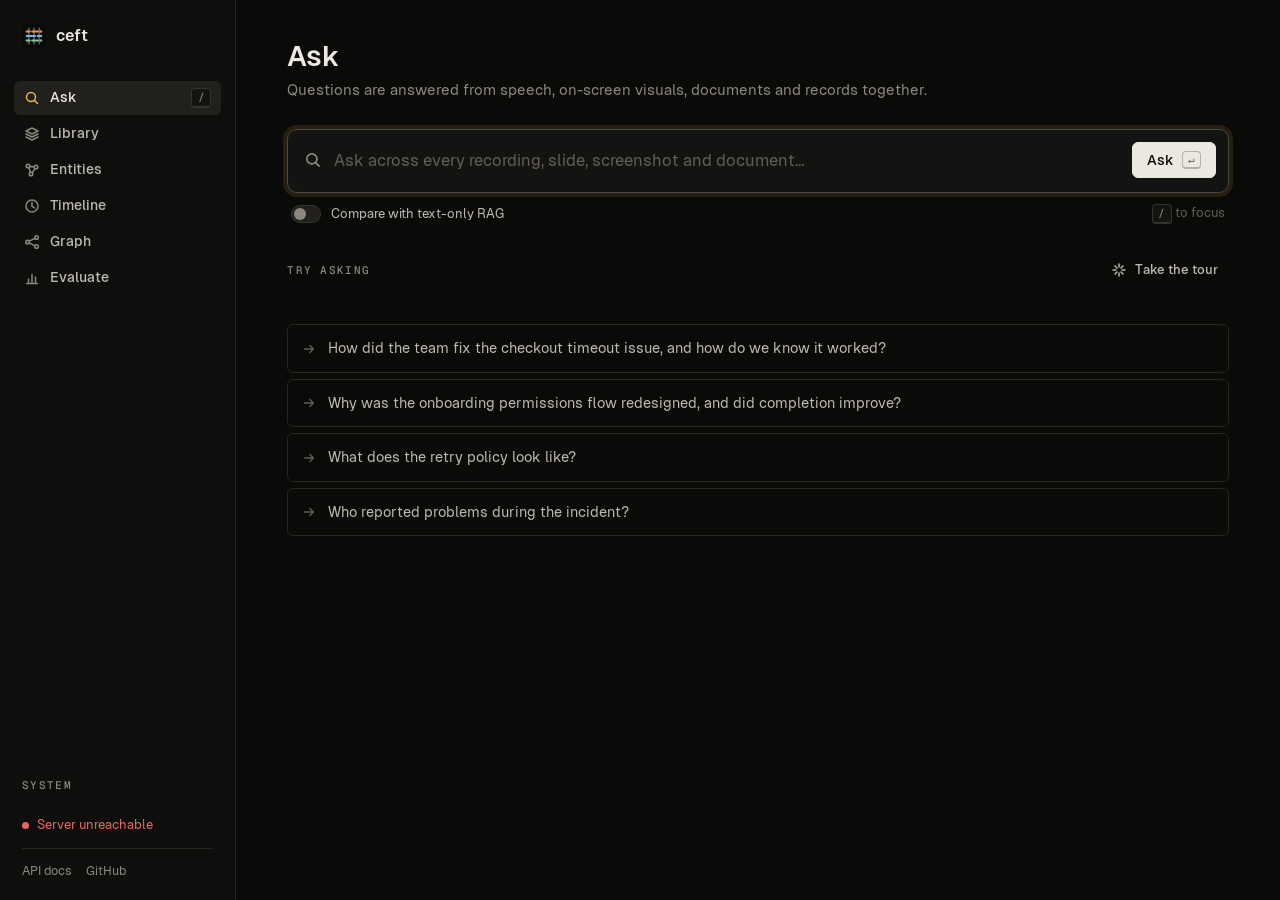
==== commit fe13706e: "feat(timeline): add unified chronological incident and event timeline" ====
--- a/static/app.html
+++ b/static/app.html
@@ -36,6 +36,10 @@
         <svg viewBox="0 0 16 16" fill="none" stroke="currentColor" stroke-width="1.5" stroke-linecap="round"><circle cx="4" cy="4" r="1.8"/><circle cx="12" cy="5" r="1.8"/><circle cx="7" cy="12" r="1.8"/><path d="M5.6 4.4 10.3 4.7M5 5.6l1.4 4.8M11 6.6 8.2 10.6"/></svg>
         Entities
       </a>
+      <a href="#/timeline" data-nav="timeline">
+        <svg viewBox="0 0 16 16" fill="none" stroke="currentColor" stroke-width="1.5" stroke-linecap="round"><circle cx="8" cy="8" r="6"/><path d="M8 4.5v3.8l2.5 1.5"/></svg>
+        Timeline
+      </a>
       <a href="#/graph" data-nav="graph">
         <svg viewBox="0 0 16 16" fill="none" stroke="currentColor" stroke-width="1.5" stroke-linecap="round"><circle cx="3.5" cy="8" r="1.8"/><circle cx="12.5" cy="3.5" r="1.8"/><circle cx="12.5" cy="12.5" r="1.8"/><path d="M5.2 7.2 10.8 4.3M5.2 8.8l5.6 2.9"/></svg>
         Graph
